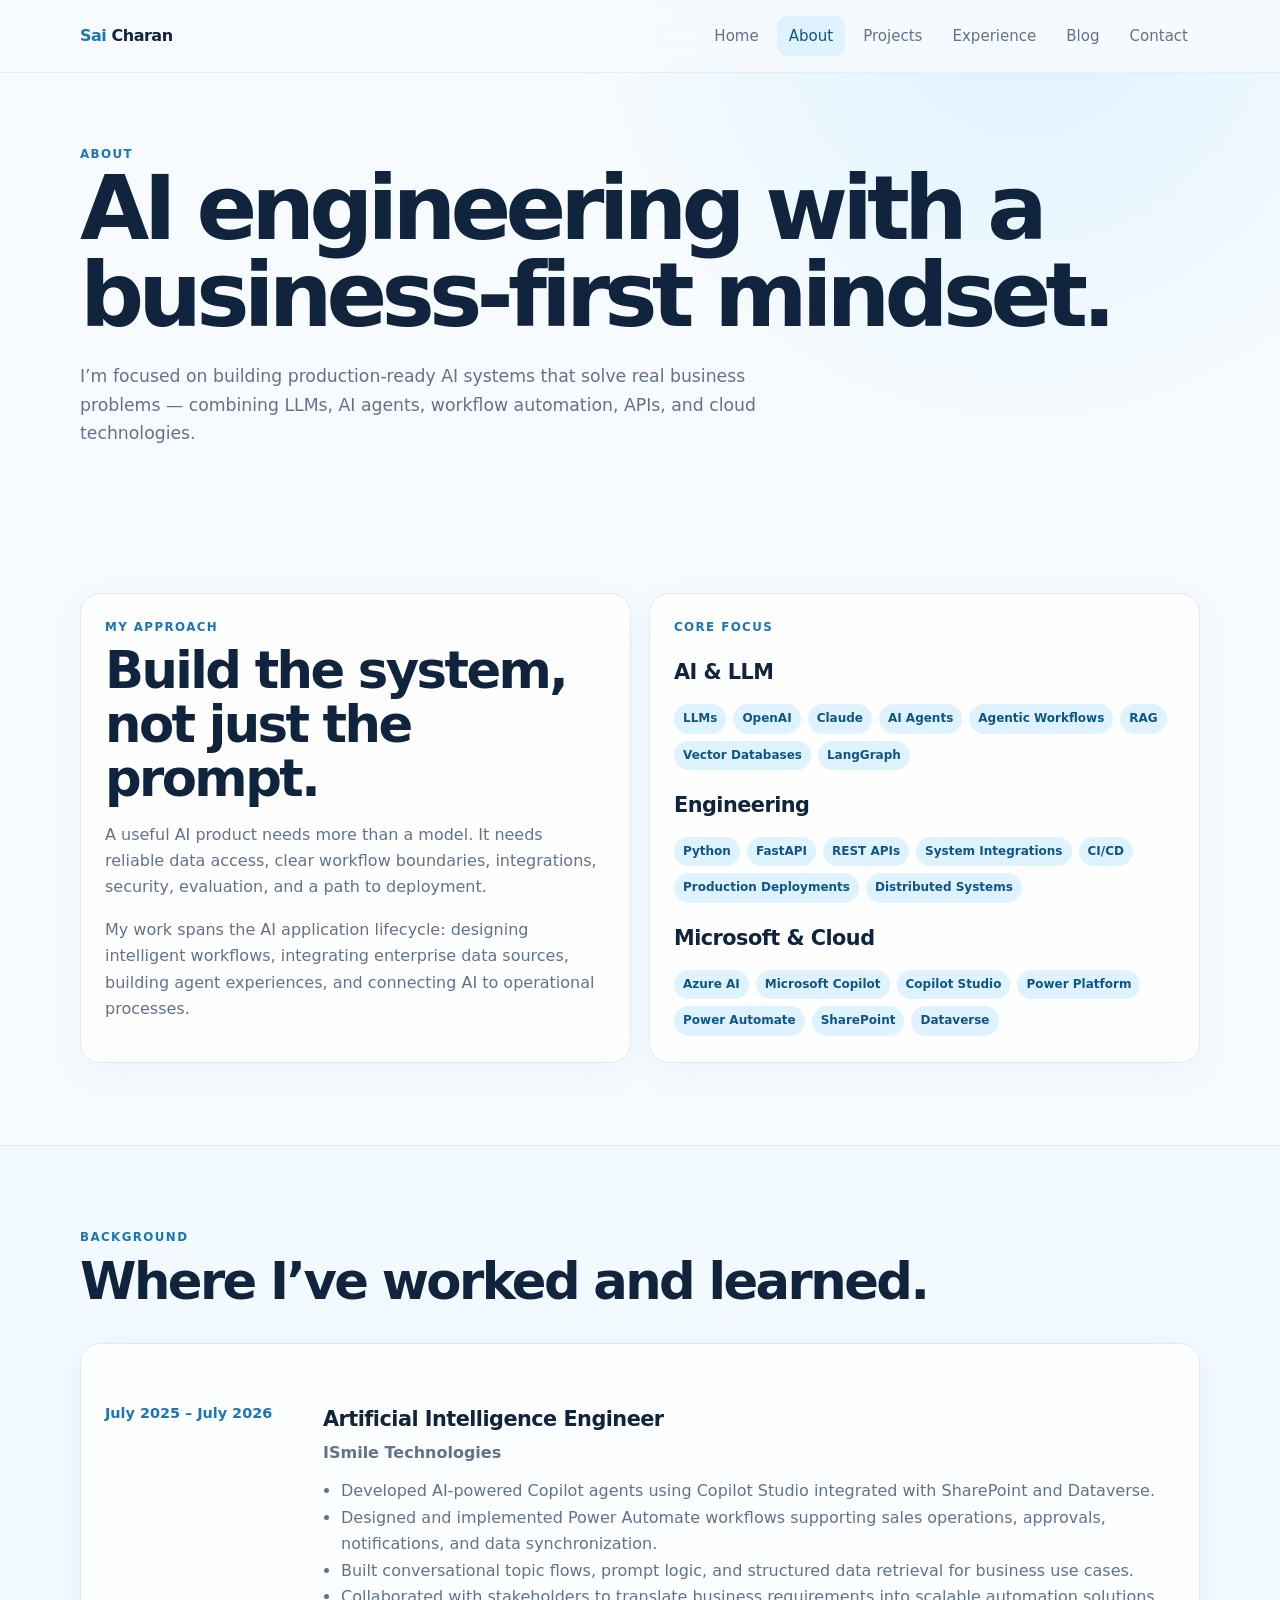
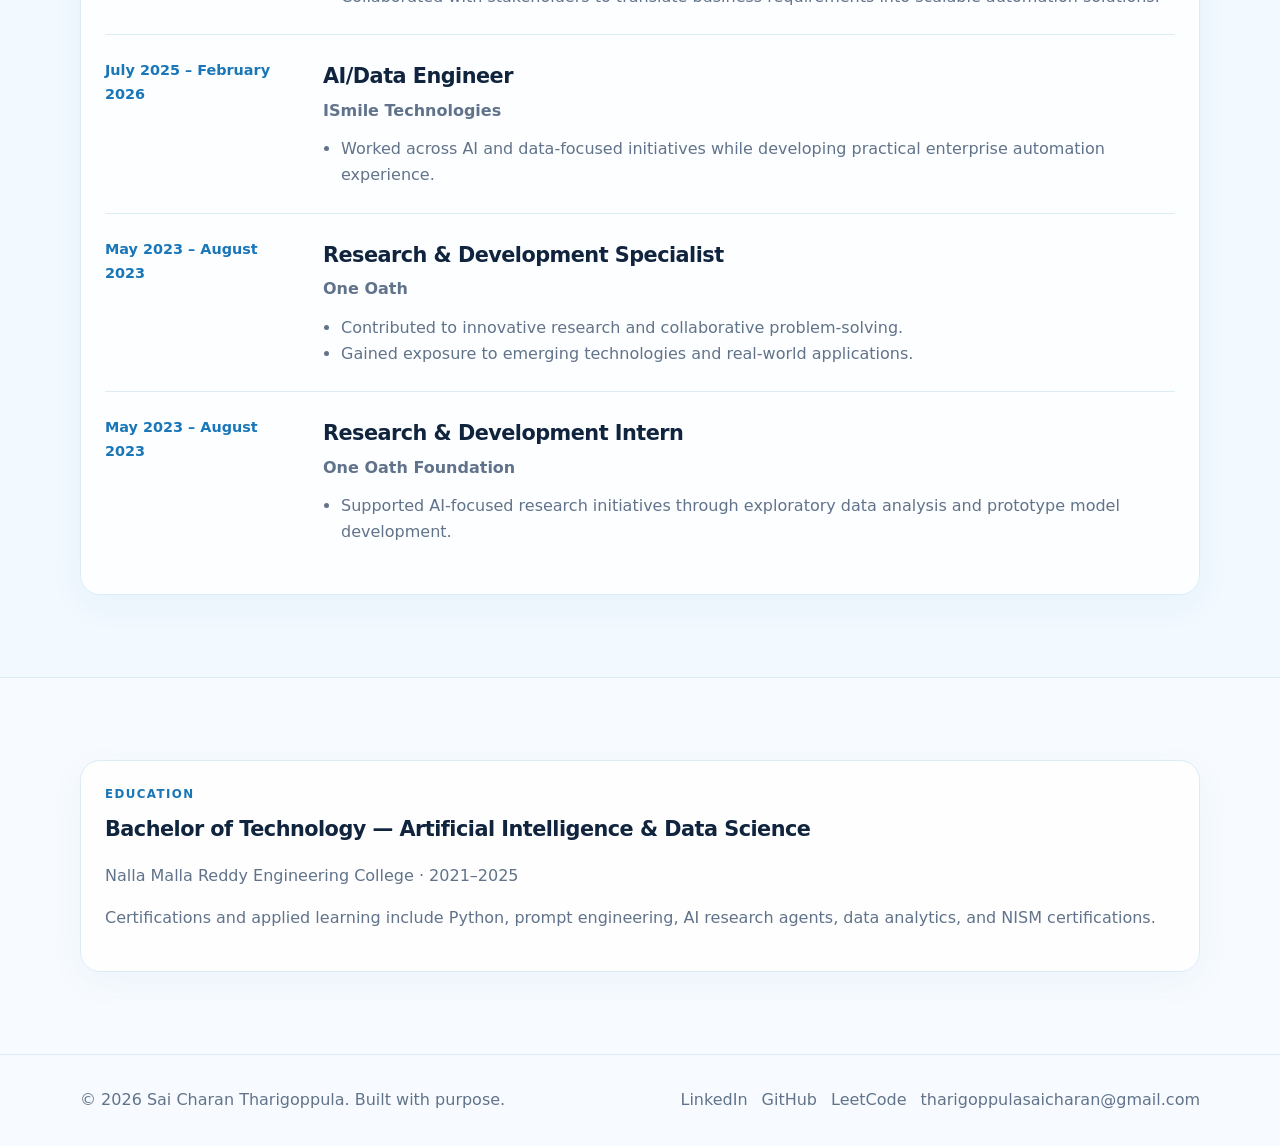
==== about.html @ e5875e38 "Enhance SEO, Open Graph meta tags, Schema JSON-LD, and custom SVG favicon" ====
<!doctype html>
<html lang="en">
<head>
  <meta charset="utf-8">
  <meta name="viewport" content="width=device-width, initial-scale=1">
  <title>About | Sai Charan — AI Engineer</title>
  <meta name="description" content="Learn about Sai Charan Tharigoppula — AI Engineer specializing in production AI agents, RAG, and enterprise automation.">
  <meta name="author" content="Sai Charan Tharigoppula">
  <meta name="robots" content="index, follow">
  <meta name="theme-color" content="#2563eb">

  <link rel="icon" type="image/svg+xml" href="assets/favicon.svg">

  <meta property="og:type" content="website">
  <meta property="og:url" content="https://saicharan2004-coder.github.io/sai-charan-portfolio/about.html">
  <meta property="og:title" content="About | Sai Charan — AI Engineer">
  <meta property="og:description" content="Learn about Sai Charan Tharigoppula — AI Engineer specializing in production AI agents, RAG, and enterprise automation.">
  <meta property="og:image" content="https://saicharan2004-coder.github.io/sai-charan-portfolio/assets/profile.png">

  <meta name="twitter:card" content="summary_large_image">
  <meta name="twitter:title" content="About | Sai Charan — AI Engineer">
  <meta name="twitter:description" content="Learn about Sai Charan Tharigoppula — AI Engineer specializing in production AI agents, RAG, and enterprise automation.">
  <meta name="twitter:image" content="https://saicharan2004-coder.github.io/sai-charan-portfolio/assets/profile.png">

  <link rel="canonical" href="https://saicharan2004-coder.github.io/sai-charan-portfolio/about.html">
  <link rel="stylesheet" href="styles.css">
</head>
<body>
<header class="site-header">
  <div class="container nav">
    <a class="logo" href="index.html"><span>Sai</span> Charan</a>
    <button class="menu-btn" aria-label="Open navigation">☰</button>
    <nav class="nav-links">
      <a href="index.html">Home</a>
      <a href="about.html">About</a>
      <a href="projects.html">Projects</a>
      <a href="experience.html">Experience</a>
      <a href="blog.html">Blog</a>
      <a href="contact.html">Contact</a>
    </nav>
  </div>
</header>
<main>

<section class="page-hero">
  <div class="container">
    <div class="kicker">About</div>
    <h1>AI engineering with a business-first mindset.</h1>
    <p>I’m focused on building production-ready AI systems that solve real business problems — combining LLMs, AI agents, workflow automation, APIs, and cloud technologies.</p>
  </div>
</section>
<section class="section">
  <div class="container grid-2">
    <div class="card">
      <div class="kicker">My approach</div>
      <h2>Build the system, not just the prompt.</h2>
      <p class="muted">A useful AI product needs more than a model. It needs reliable data access, clear workflow boundaries, integrations, security, evaluation, and a path to deployment.</p>
      <p class="muted">My work spans the AI application lifecycle: designing intelligent workflows, integrating enterprise data sources, building agent experiences, and connecting AI to operational processes.</p>
    </div>
    <div class="card">
      <div class="kicker">Core focus</div>
      <div id="skills"></div>
    </div>
  </div>
</section>
<section class="section alt">
  <div class="container">
    <div class="section-head"><div><div class="kicker">Background</div><h2>Where I’ve worked and learned.</h2></div></div>
    <div class="card"><div id="about-experience" class="timeline"></div></div>
  </div>
</section>
<section class="section">
  <div class="container">
    <div class="card">
      <div class="kicker">Education</div>
      <h3>Bachelor of Technology — Artificial Intelligence & Data Science</h3>
      <p class="muted">Nalla Malla Reddy Engineering College · 2021–2025</p>
      <p class="muted">Certifications and applied learning include Python, prompt engineering, AI research agents, data analytics, and NISM certifications.</p>
    </div>
  </div>
</section>

</main>
<footer class="footer">
  <div class="container footer-row">
    <div>© <span data-year></span> <span data-site-name></span>. Built with purpose.</div>
    <div class="socials">
      <a data-linkedin href="#" target="_blank" rel="noreferrer">LinkedIn</a>
      <a data-github href="#" target="_blank" rel="noreferrer">GitHub</a>
      <a data-leetcode href="#" target="_blank" rel="noreferrer">LeetCode</a>
      <a data-email href="#">Email</a>
    </div>
  </div>
</footer>
<script src="data.js"></script>
<script src="app.js"></script>
</body>
</html>
---- styles.css ----
:root {
  --bg: #f7fbff;
  --surface: #ffffff;
  --surface-2: #eef8ff;
  --text: #10243e;
  --muted: #61738a;
  --line: #dcecf7;
  --blue: #1976b8;
  --blue-dark: #0e5689;
  --blue-soft: #dff2ff;
  --shadow: 0 18px 50px rgba(34, 104, 150, .10);
  --radius: 20px;
  --max: 1120px;
}
* { box-sizing: border-box; }
html { scroll-behavior: smooth; }
body {
  margin: 0;
  font-family: Inter, ui-sans-serif, system-ui, -apple-system, BlinkMacSystemFont, "Segoe UI", sans-serif;
  color: var(--text);
  background:
    radial-gradient(circle at 80% 0%, rgba(174, 225, 255, .35), transparent 28rem),
    var(--bg);
  line-height: 1.65;
}
a { color: inherit; text-decoration: none; }
img { max-width: 100%; display: block; }
.container { width: min(calc(100% - 40px), var(--max)); margin: 0 auto; }
.site-header {
  position: sticky; top: 0; z-index: 20;
  background: rgba(247,251,255,.86);
  backdrop-filter: blur(16px);
  border-bottom: 1px solid rgba(220,236,247,.8);
}
.nav {
  min-height: 72px; display: flex; align-items: center; justify-content: space-between; gap: 24px;
}
.logo { font-weight: 800; letter-spacing: -.03em; }
.logo span { color: var(--blue); }
.nav-links { display: flex; gap: 6px; align-items: center; flex-wrap: wrap; }
.nav-links a { padding: 8px 12px; color: var(--muted); font-size: .94rem; border-radius: 10px; }
.nav-links a:hover, .nav-links a.active { color: var(--blue-dark); background: var(--blue-soft); }
.menu-btn { display: none; border: 0; background: transparent; font-size: 1.4rem; }
.hero { padding: 86px 0 72px; }
.hero-grid { display: grid; grid-template-columns: 1.25fr .75fr; gap: 64px; align-items: center; }
.eyebrow {
  display: inline-flex; padding: 7px 12px; border: 1px solid var(--line);
  background: rgba(255,255,255,.8); color: var(--blue-dark); border-radius: 999px;
  font-size: .82rem; font-weight: 700; margin-bottom: 18px;
}
h1 { font-size: clamp(2.8rem, 7vw, 5.6rem); line-height: .98; letter-spacing: -.065em; margin: 0 0 22px; }
h1 span { color: var(--blue); }
.hero-copy { max-width: 700px; color: var(--muted); font-size: 1.12rem; }
.actions { display: flex; flex-wrap: wrap; gap: 12px; margin-top: 28px; }
.btn {
  display: inline-flex; align-items: center; justify-content: center; gap: 8px;
  padding: 12px 18px; border-radius: 12px; font-weight: 750; border: 1px solid var(--line);
}
.btn-primary { background: var(--blue); color: white; border-color: var(--blue); }
.btn-primary:hover { background: var(--blue-dark); }
.btn-secondary { background: white; color: var(--text); }
.btn-secondary:hover { background: var(--surface-2); }
.profile-wrap { position: relative; }
.profile-card {
  background: linear-gradient(145deg, #fff, #eaf7ff);
  border: 1px solid var(--line); border-radius: 28px; padding: 14px;
  box-shadow: var(--shadow);
}
.profile-card img { width: 100%; border-radius: 20px; object-fit: cover; object-position: center top; }
.floating-note {
  position: absolute; right: -18px; bottom: 24px; padding: 12px 16px; border-radius: 14px;
  background: white; border: 1px solid var(--line); box-shadow: var(--shadow); font-size: .88rem;
}
.section { padding: 82px 0; }
.section.alt { background: rgba(238,248,255,.55); border-block: 1px solid var(--line); }
.section-head { display: flex; justify-content: space-between; gap: 24px; align-items: end; margin-bottom: 34px; }
.kicker { color: var(--blue); font-weight: 800; text-transform: uppercase; letter-spacing: .12em; font-size: .74rem; }
h2 { font-size: clamp(2rem, 4vw, 3.2rem); letter-spacing: -.05em; line-height: 1.05; margin: 7px 0 0; }
.section-intro { color: var(--muted); max-width: 650px; margin: 0; }
.grid-3 { display: grid; grid-template-columns: repeat(3, 1fr); gap: 18px; }
.grid-2 { display: grid; grid-template-columns: repeat(2, 1fr); gap: 18px; }
.card {
  background: rgba(255,255,255,.88); border: 1px solid var(--line); border-radius: var(--radius);
  padding: 24px; box-shadow: 0 10px 35px rgba(34,104,150,.05);
}
.card:hover { transform: translateY(-2px); transition: .2s ease; box-shadow: var(--shadow); }
.project-card { display: flex; flex-direction: column; min-height: 300px; }
.project-card .bottom { margin-top: auto; padding-top: 24px; }
.project-type { font-size: .76rem; color: var(--blue); font-weight: 800; text-transform: uppercase; letter-spacing: .08em; }
.project-card h3, .card h3 { margin: 8px 0 8px; letter-spacing: -.025em; font-size: 1.3rem; }
.muted { color: var(--muted); }
.tags { display: flex; flex-wrap: wrap; gap: 7px; margin-top: 14px; }
.tag { background: var(--blue-soft); color: var(--blue-dark); border-radius: 999px; padding: 5px 9px; font-size: .75rem; font-weight: 700; }
.text-link { color: var(--blue-dark); font-weight: 800; }
.text-link:hover { text-decoration: underline; }
.skill-block { margin-top: 18px; }
.skill-block h3 { margin-bottom: 10px; }
.timeline { position: relative; margin-top: 10px; }
.timeline-item { display: grid; grid-template-columns: 190px 1fr; gap: 28px; padding: 24px 0; border-top: 1px solid var(--line); }
.timeline-item:first-child { border-top: 0; }
.timeline-period { color: var(--blue); font-weight: 800; font-size: .9rem; }
.timeline-item h3 { margin: 0 0 4px; }
.timeline-item ul { margin: 12px 0 0; padding-left: 18px; color: var(--muted); }
.stats { display: grid; grid-template-columns: repeat(3, 1fr); gap: 14px; margin-top: 30px; }
.stat { padding: 18px; border-radius: 16px; background: var(--surface-2); border: 1px solid var(--line); }
.stat strong { display: block; font-size: 1.5rem; color: var(--blue-dark); }
.blog-card { min-height: 230px; }
.blog-meta { color: var(--blue); font-size: .78rem; font-weight: 800; }
.page-hero { padding: 72px 0 46px; }
.page-hero p { max-width: 720px; color: var(--muted); font-size: 1.08rem; }
.case-study { max-width: 900px; margin: 0 auto; }
.case-study h2 { margin-top: 48px; font-size: 2rem; }
.case-study ul { color: var(--muted); }
.architecture { display: grid; grid-template-columns: repeat(5, 1fr); gap: 8px; margin: 24px 0; }
.arch-step {
  background: var(--surface-2); border: 1px solid var(--line); padding: 14px 10px; text-align: center;
  border-radius: 12px; font-size: .78rem; font-weight: 800;
}
.contact-grid { display: grid; grid-template-columns: .8fr 1.2fr; gap: 20px; }
.contact-item { display: flex; gap: 12px; align-items: center; padding: 14px 0; border-bottom: 1px solid var(--line); }
.contact-item:last-child { border-bottom: 0; }
.form { display: grid; gap: 14px; }
label { font-weight: 750; font-size: .88rem; }
input, textarea, select {
  width: 100%; padding: 12px 13px; border: 1px solid var(--line); border-radius: 11px;
  background: white; color: var(--text); font: inherit; outline: none;
}
input:focus, textarea:focus, select:focus { border-color: #8bc8ea; box-shadow: 0 0 0 3px rgba(25,118,184,.08); }
textarea { min-height: 150px; resize: vertical; }
.footer { padding: 32px 0; border-top: 1px solid var(--line); color: var(--muted); }
.footer-row { display: flex; justify-content: space-between; gap: 20px; align-items: center; }
.socials { display: flex; gap: 14px; flex-wrap: wrap; }
.empty { padding: 50px; text-align: center; color: var(--muted); }
@media (max-width: 820px) {
  .nav { position: relative; }
  .menu-btn { display: block; }
  .nav-links { display: none; position: absolute; top: 70px; left: 0; right: 0; background: white; border: 1px solid var(--line); border-radius: 14px; padding: 8px; box-shadow: var(--shadow); }
  .nav-links.open { display: grid; }
  .hero-grid, .grid-3, .grid-2, .contact-grid { grid-template-columns: 1fr; }
  .hero { padding-top: 55px; }
  .profile-wrap { max-width: 480px; margin: 0 auto; }
  .floating-note { right: 5px; }
  .section-head { display: block; }
  .section-head .text-link { display: inline-block; margin-top: 12px; }
  .timeline-item { grid-template-columns: 1fr; gap: 8px; }
  .architecture { grid-template-columns: 1fr; }
  .stats { grid-template-columns: 1fr; }
  .footer-row { display: grid; }
}
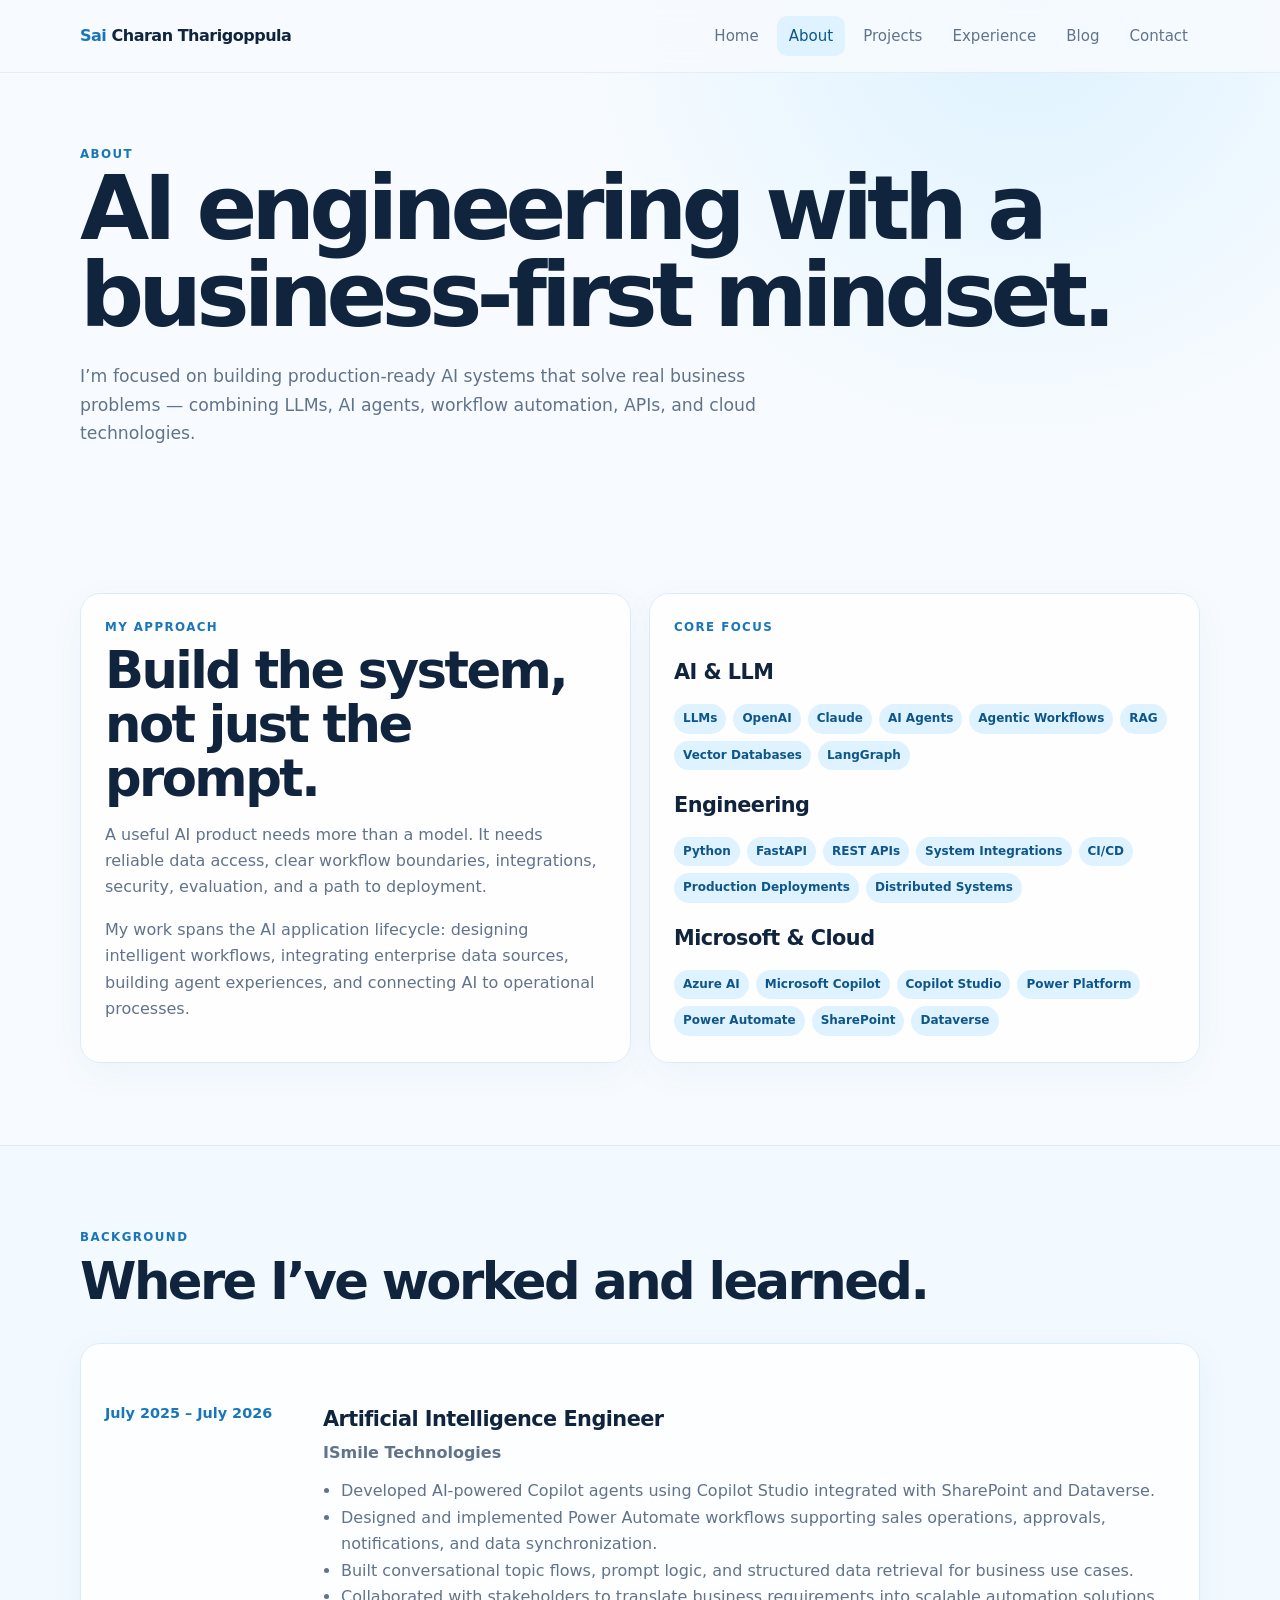
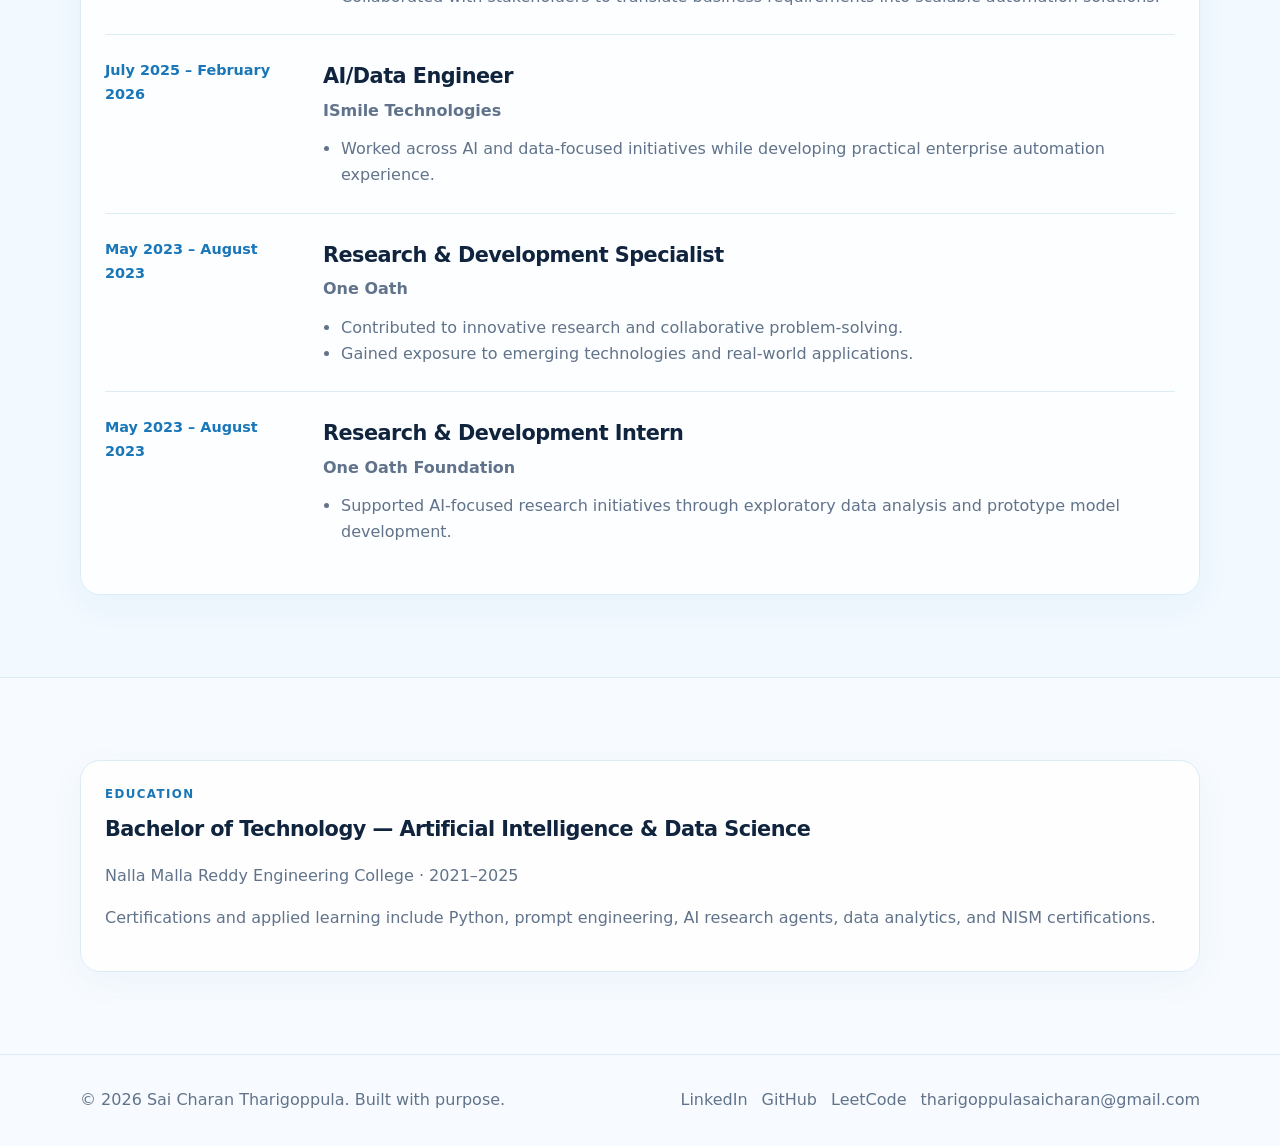
==== commit a431324c: "Update logo and page title branding to full name Sai Charan Tharigoppula" ====
--- a/about.html
+++ b/about.html
@@ -28,7 +28,7 @@
 <body>
 <header class="site-header">
   <div class="container nav">
-    <a class="logo" href="index.html"><span>Sai</span> Charan</a>
+    <a class="logo" href="index.html"><span>Sai</span> Charan Tharigoppula</a>
     <button class="menu-btn" aria-label="Open navigation">☰</button>
     <nav class="nav-links">
       <a href="index.html">Home</a>
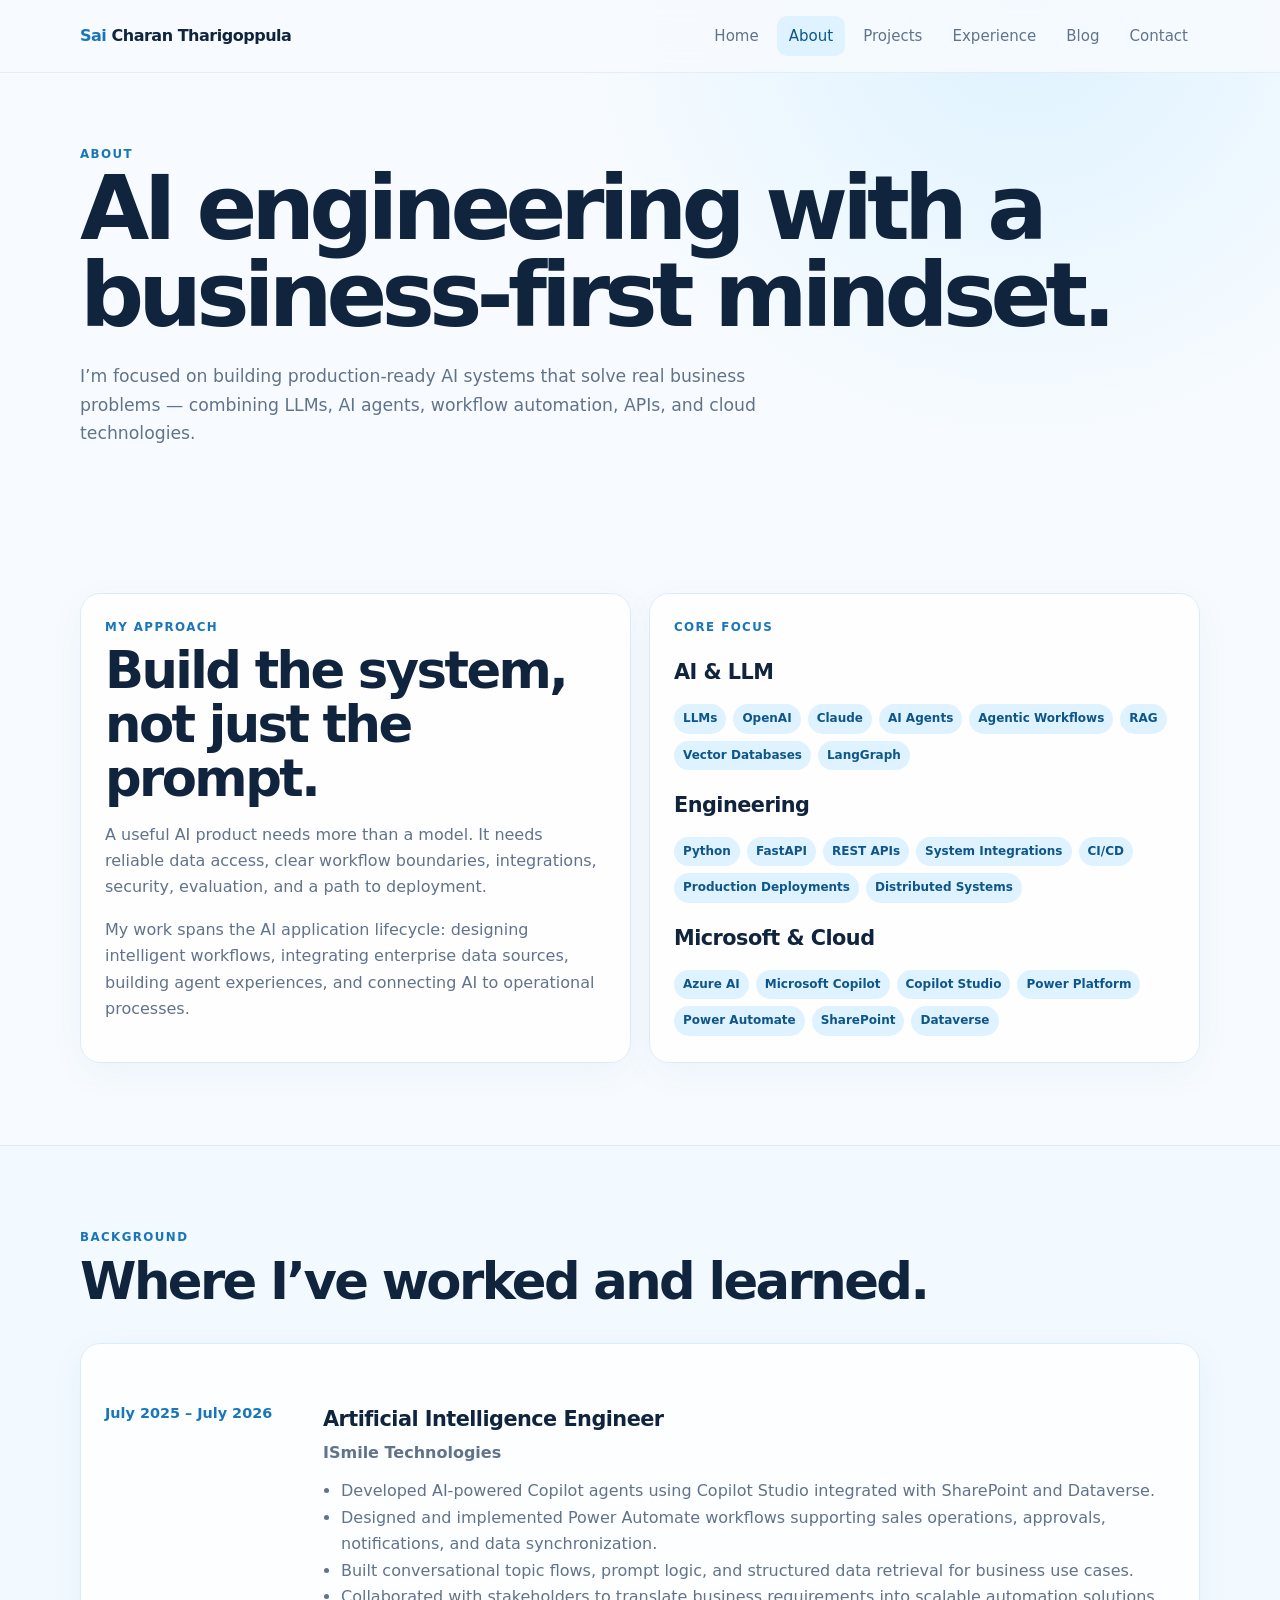
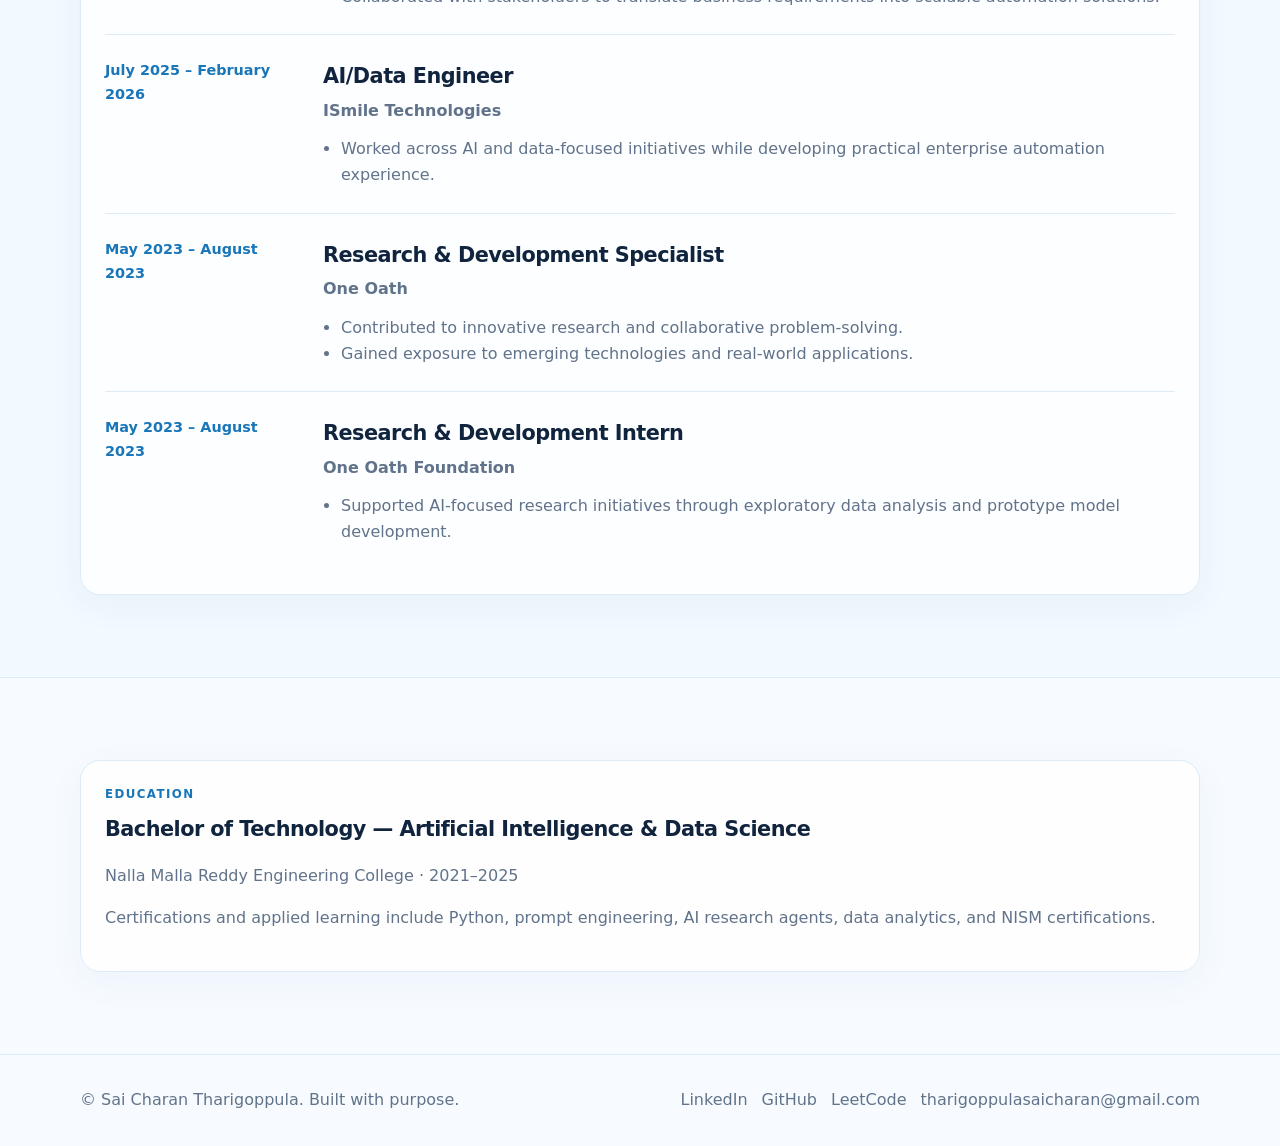
==== commit 4743fb94: "Remove Open to Opportunities badge and footer year" ====
--- a/about.html
+++ b/about.html
@@ -12,17 +12,17 @@
   <link rel="icon" type="image/svg+xml" href="assets/favicon.svg">
 
   <meta property="og:type" content="website">
-  <meta property="og:url" content="https://saicharan2004-coder.github.io/sai-charan-portfolio/about.html">
+  <meta property="og:url" content="https://saicharan2004-coder.github.io/Sai-Charan-Tharigoppula/about.html">
   <meta property="og:title" content="About | Sai Charan — AI Engineer">
   <meta property="og:description" content="Learn about Sai Charan Tharigoppula — AI Engineer specializing in production AI agents, RAG, and enterprise automation.">
-  <meta property="og:image" content="https://saicharan2004-coder.github.io/sai-charan-portfolio/assets/profile.png">
+  <meta property="og:image" content="https://saicharan2004-coder.github.io/Sai-Charan-Tharigoppula/assets/profile.png">
 
   <meta name="twitter:card" content="summary_large_image">
   <meta name="twitter:title" content="About | Sai Charan — AI Engineer">
   <meta name="twitter:description" content="Learn about Sai Charan Tharigoppula — AI Engineer specializing in production AI agents, RAG, and enterprise automation.">
-  <meta name="twitter:image" content="https://saicharan2004-coder.github.io/sai-charan-portfolio/assets/profile.png">
+  <meta name="twitter:image" content="https://saicharan2004-coder.github.io/Sai-Charan-Tharigoppula/assets/profile.png">
 
-  <link rel="canonical" href="https://saicharan2004-coder.github.io/sai-charan-portfolio/about.html">
+  <link rel="canonical" href="https://saicharan2004-coder.github.io/Sai-Charan-Tharigoppula/about.html">
   <link rel="stylesheet" href="styles.css">
 </head>
 <body>
@@ -83,7 +83,7 @@
 </main>
 <footer class="footer">
   <div class="container footer-row">
-    <div>© <span data-year></span> <span data-site-name></span>. Built with purpose.</div>
+    <div>© <span data-site-name></span>. Built with purpose.</div>
     <div class="socials">
       <a data-linkedin href="#" target="_blank" rel="noreferrer">LinkedIn</a>
       <a data-github href="#" target="_blank" rel="noreferrer">GitHub</a>
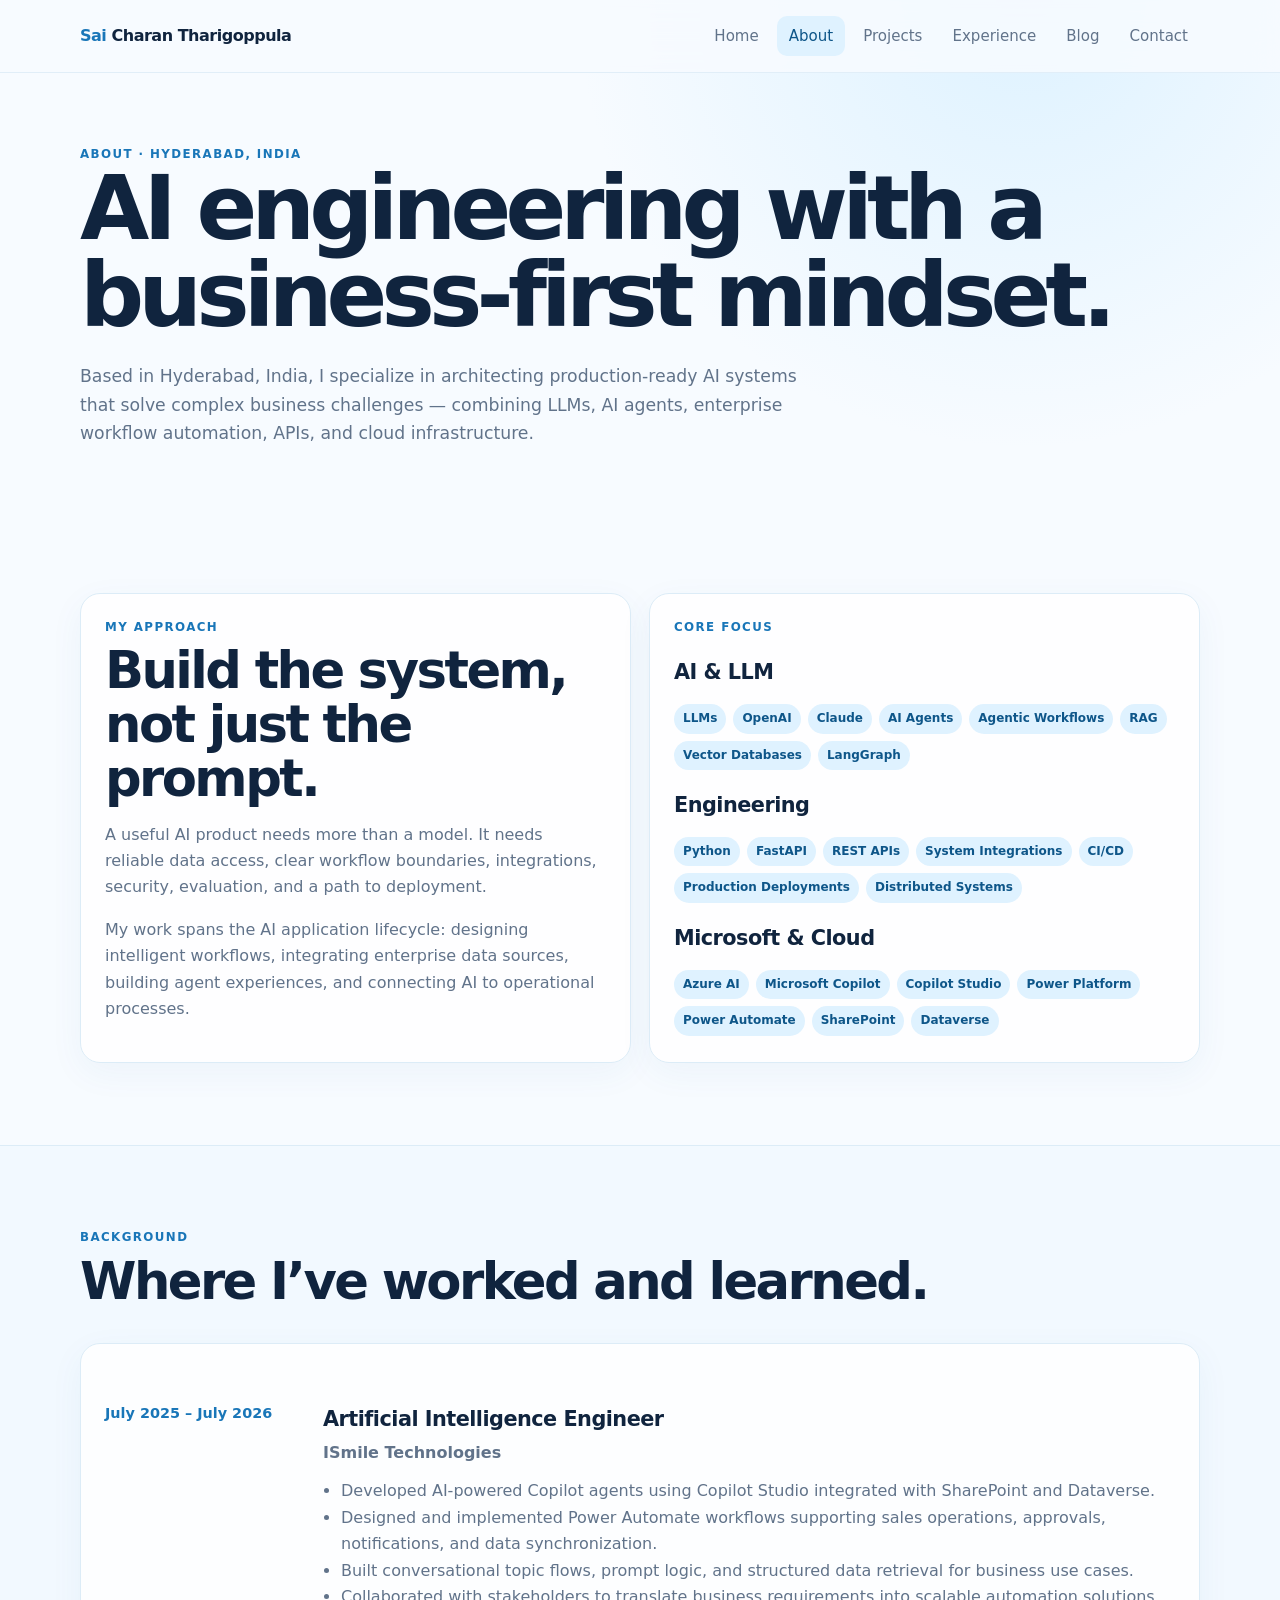
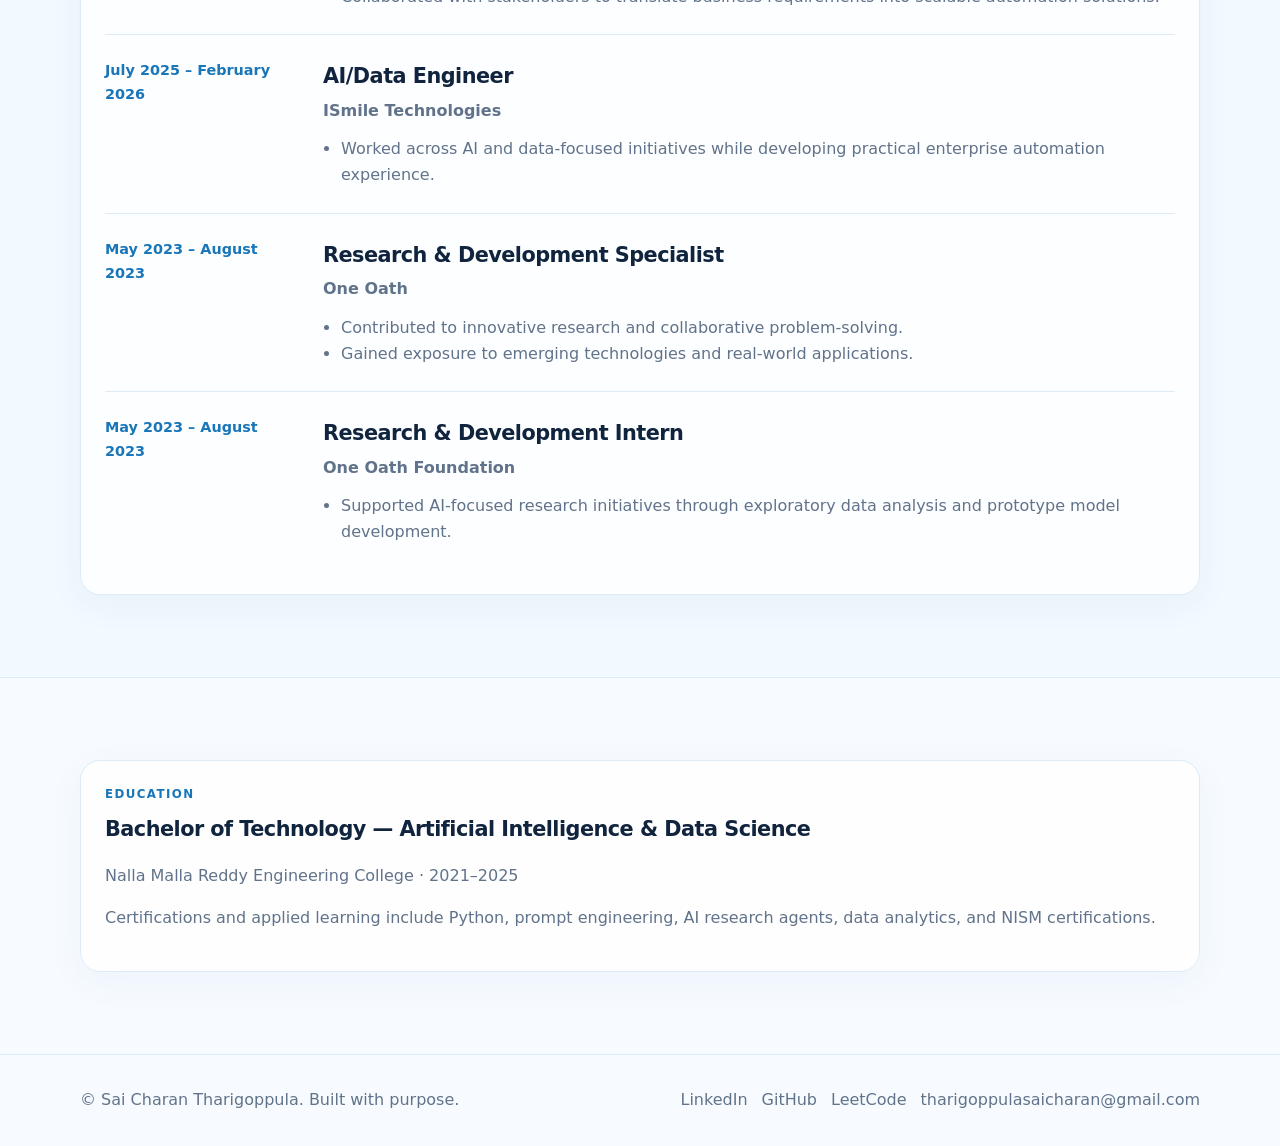
==== commit 9e53a110: "Rephrase portfolio copy, add location details (Hyderabad, India), and bind location dynamically" ====
--- a/about.html
+++ b/about.html
@@ -8,8 +8,6 @@
   <meta name="author" content="Sai Charan Tharigoppula">
   <meta name="robots" content="index, follow">
   <meta name="theme-color" content="#2563eb">
-
-  <link rel="icon" type="image/svg+xml" href="assets/favicon.svg">
 
   <meta property="og:type" content="website">
   <meta property="og:url" content="https://saicharan2004-coder.github.io/Sai-Charan-Tharigoppula/about.html">
@@ -44,9 +42,9 @@
 
 <section class="page-hero">
   <div class="container">
-    <div class="kicker">About</div>
+    <div class="kicker">About · Hyderabad, India</div>
     <h1>AI engineering with a business-first mindset.</h1>
-    <p>I’m focused on building production-ready AI systems that solve real business problems — combining LLMs, AI agents, workflow automation, APIs, and cloud technologies.</p>
+    <p>Based in Hyderabad, India, I specialize in architecting production-ready AI systems that solve complex business challenges — combining LLMs, AI agents, enterprise workflow automation, APIs, and cloud infrastructure.</p>
   </div>
 </section>
 <section class="section">
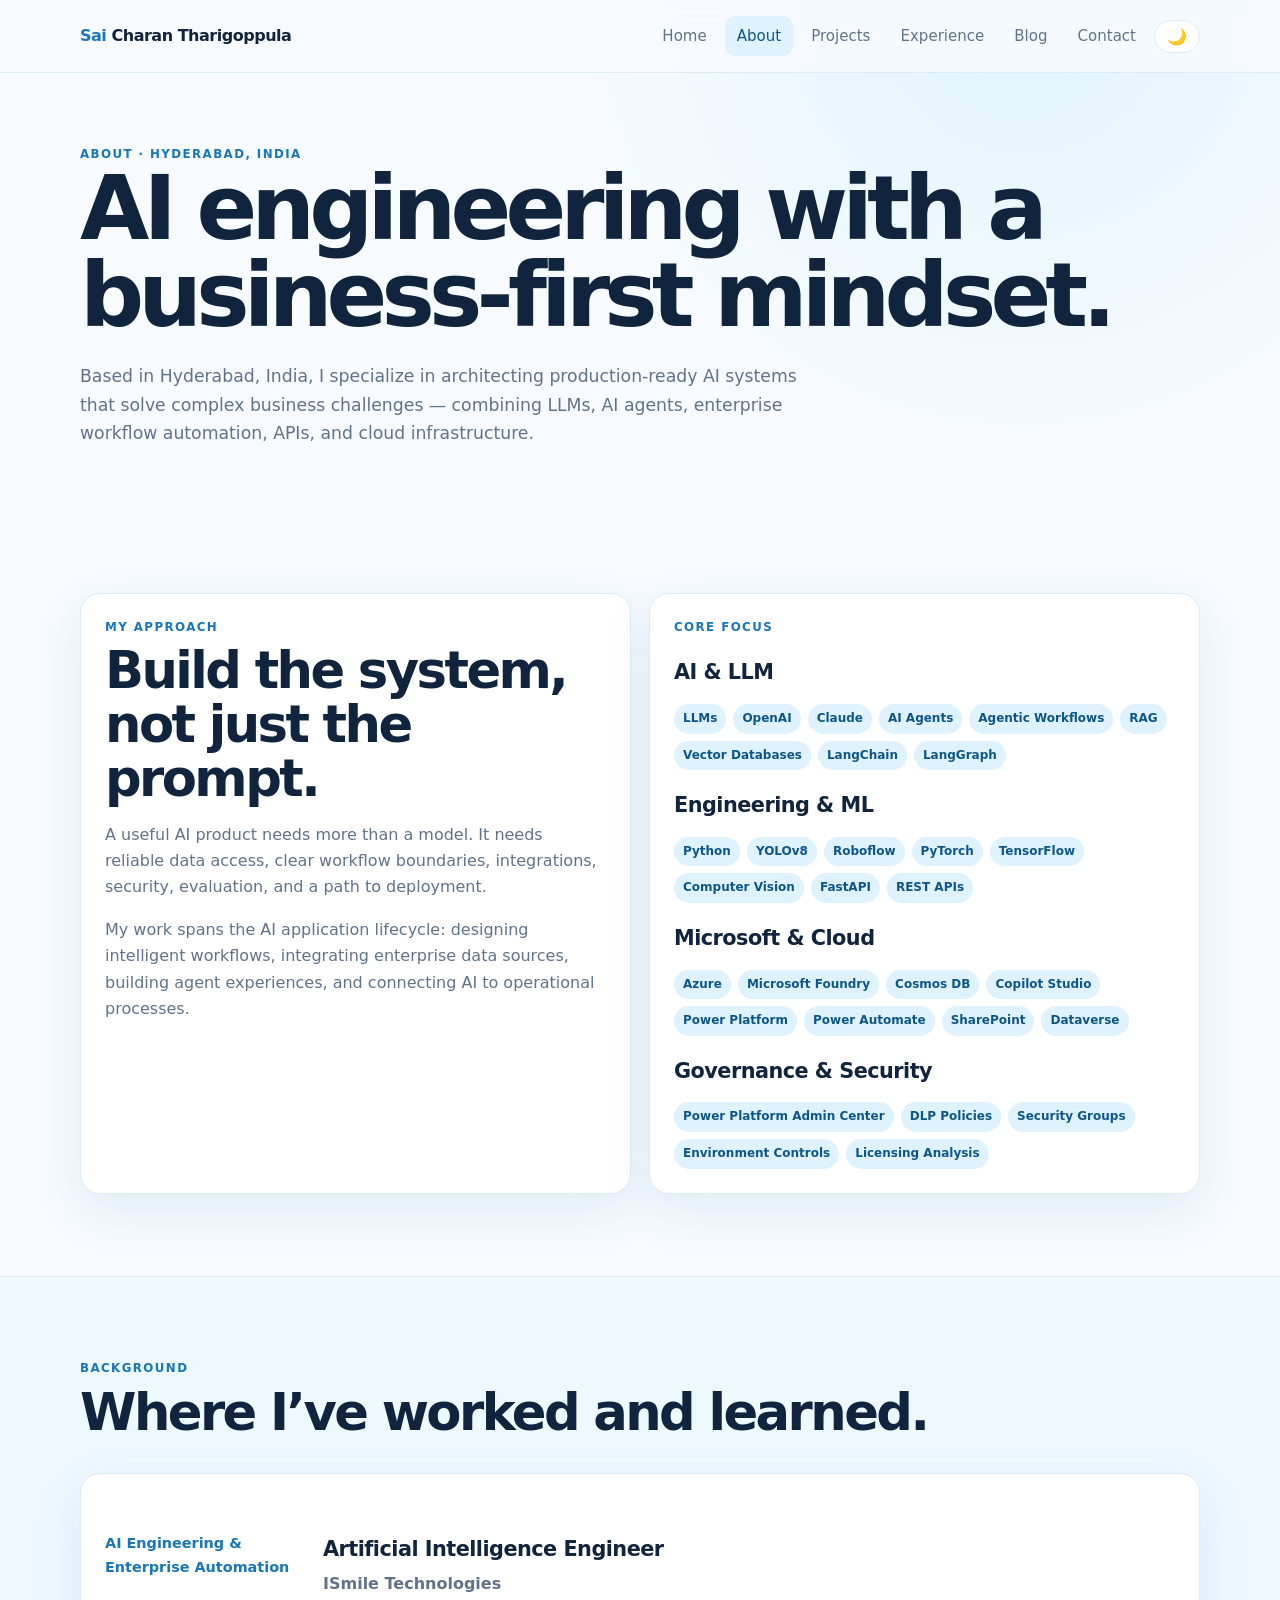
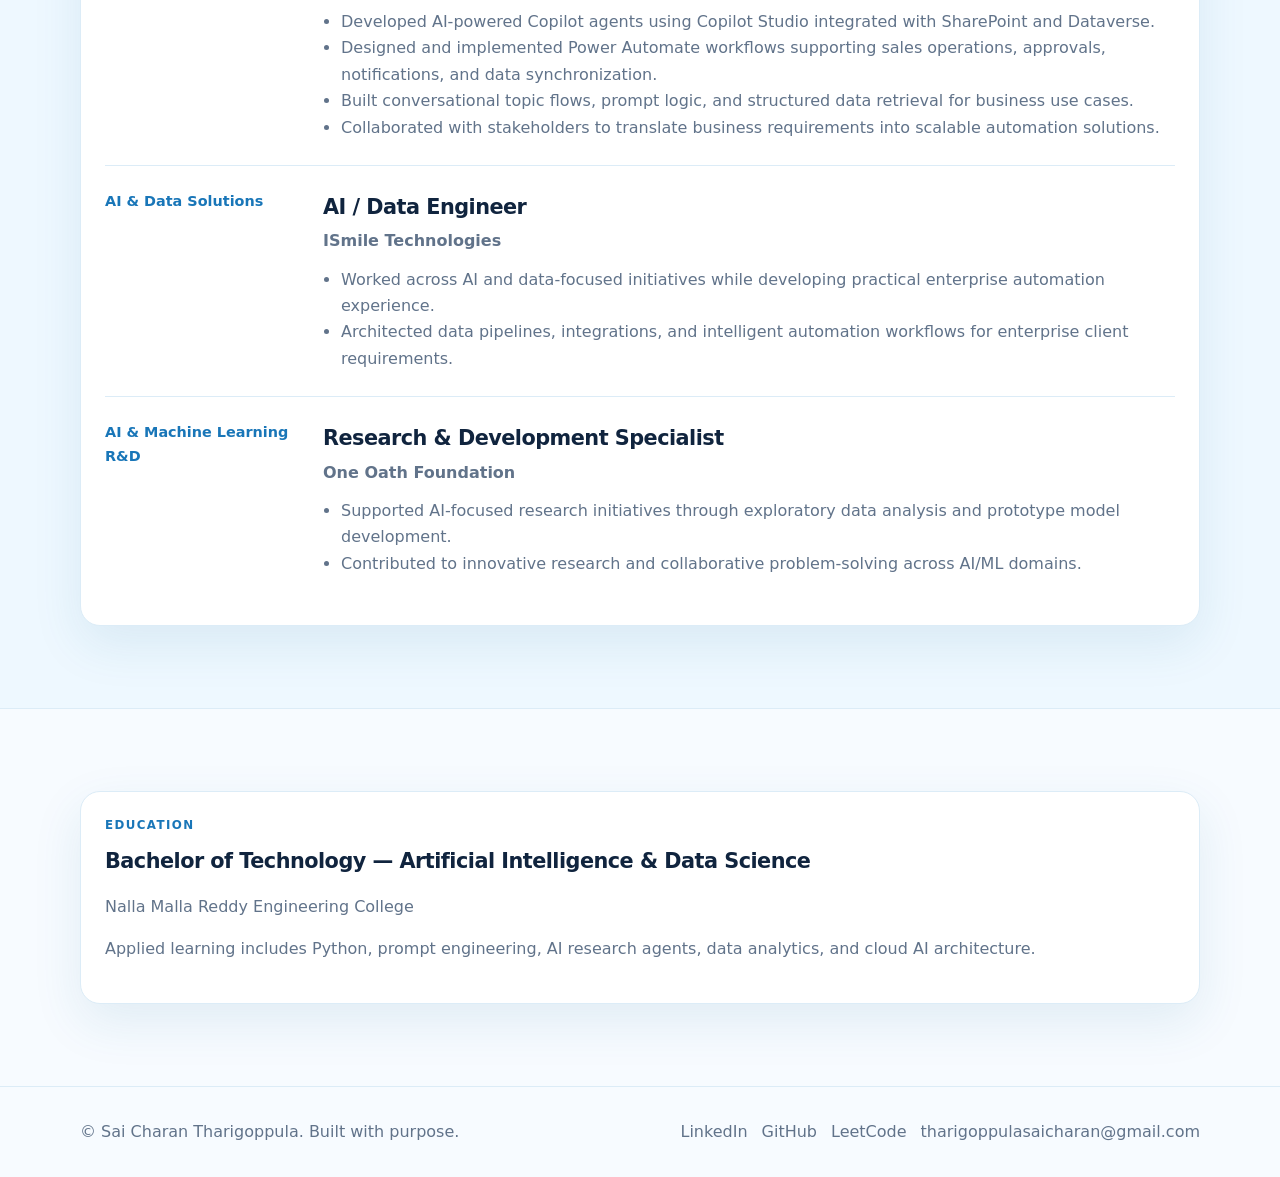
==== commit ad0ebd08: "feat: enhance portfolio UI/UX, add dark mode, tag filters, fix JS routing, add favicons, omit year r" ====
--- a/about.html
+++ b/about.html
@@ -1,96 +1,99 @@
-<!doctype html>
-<html lang="en">
-<head>
-  <meta charset="utf-8">
-  <meta name="viewport" content="width=device-width, initial-scale=1">
-  <title>About | Sai Charan — AI Engineer</title>
-  <meta name="description" content="Learn about Sai Charan Tharigoppula — AI Engineer specializing in production AI agents, RAG, and enterprise automation.">
-  <meta name="author" content="Sai Charan Tharigoppula">
-  <meta name="robots" content="index, follow">
-  <meta name="theme-color" content="#2563eb">
-
-  <meta property="og:type" content="website">
-  <meta property="og:url" content="https://saicharan2004-coder.github.io/Sai-Charan-Tharigoppula/about.html">
-  <meta property="og:title" content="About | Sai Charan — AI Engineer">
-  <meta property="og:description" content="Learn about Sai Charan Tharigoppula — AI Engineer specializing in production AI agents, RAG, and enterprise automation.">
-  <meta property="og:image" content="https://saicharan2004-coder.github.io/Sai-Charan-Tharigoppula/assets/profile.png">
-
-  <meta name="twitter:card" content="summary_large_image">
-  <meta name="twitter:title" content="About | Sai Charan — AI Engineer">
-  <meta name="twitter:description" content="Learn about Sai Charan Tharigoppula — AI Engineer specializing in production AI agents, RAG, and enterprise automation.">
-  <meta name="twitter:image" content="https://saicharan2004-coder.github.io/Sai-Charan-Tharigoppula/assets/profile.png">
-
-  <link rel="canonical" href="https://saicharan2004-coder.github.io/Sai-Charan-Tharigoppula/about.html">
-  <link rel="stylesheet" href="styles.css">
-</head>
-<body>
-<header class="site-header">
-  <div class="container nav">
-    <a class="logo" href="index.html"><span>Sai</span> Charan Tharigoppula</a>
-    <button class="menu-btn" aria-label="Open navigation">☰</button>
-    <nav class="nav-links">
-      <a href="index.html">Home</a>
-      <a href="about.html">About</a>
-      <a href="projects.html">Projects</a>
-      <a href="experience.html">Experience</a>
-      <a href="blog.html">Blog</a>
-      <a href="contact.html">Contact</a>
-    </nav>
-  </div>
-</header>
-<main>
-
-<section class="page-hero">
-  <div class="container">
-    <div class="kicker">About · Hyderabad, India</div>
-    <h1>AI engineering with a business-first mindset.</h1>
-    <p>Based in Hyderabad, India, I specialize in architecting production-ready AI systems that solve complex business challenges — combining LLMs, AI agents, enterprise workflow automation, APIs, and cloud infrastructure.</p>
-  </div>
-</section>
-<section class="section">
-  <div class="container grid-2">
-    <div class="card">
-      <div class="kicker">My approach</div>
-      <h2>Build the system, not just the prompt.</h2>
-      <p class="muted">A useful AI product needs more than a model. It needs reliable data access, clear workflow boundaries, integrations, security, evaluation, and a path to deployment.</p>
-      <p class="muted">My work spans the AI application lifecycle: designing intelligent workflows, integrating enterprise data sources, building agent experiences, and connecting AI to operational processes.</p>
-    </div>
-    <div class="card">
-      <div class="kicker">Core focus</div>
-      <div id="skills"></div>
-    </div>
-  </div>
-</section>
-<section class="section alt">
-  <div class="container">
-    <div class="section-head"><div><div class="kicker">Background</div><h2>Where I’ve worked and learned.</h2></div></div>
-    <div class="card"><div id="about-experience" class="timeline"></div></div>
-  </div>
-</section>
-<section class="section">
-  <div class="container">
-    <div class="card">
-      <div class="kicker">Education</div>
-      <h3>Bachelor of Technology — Artificial Intelligence & Data Science</h3>
-      <p class="muted">Nalla Malla Reddy Engineering College · 2021–2025</p>
-      <p class="muted">Certifications and applied learning include Python, prompt engineering, AI research agents, data analytics, and NISM certifications.</p>
-    </div>
-  </div>
-</section>
-
-</main>
-<footer class="footer">
-  <div class="container footer-row">
-    <div>© <span data-site-name></span>. Built with purpose.</div>
-    <div class="socials">
-      <a data-linkedin href="#" target="_blank" rel="noreferrer">LinkedIn</a>
-      <a data-github href="#" target="_blank" rel="noreferrer">GitHub</a>
-      <a data-leetcode href="#" target="_blank" rel="noreferrer">LeetCode</a>
-      <a data-email href="#">Email</a>
-    </div>
-  </div>
-</footer>
-<script src="data.js"></script>
-<script src="app.js"></script>
-</body>
-</html>+<!doctype html>
+<html lang="en">
+<head>
+  <meta charset="utf-8">
+  <meta name="viewport" content="width=device-width, initial-scale=1">
+  <title>About | Sai Charan — AI Engineer</title>
+  <meta name="description" content="Learn about Sai Charan Tharigoppula — AI Engineer specializing in production AI agents, RAG, and enterprise automation.">
+  <meta name="author" content="Sai Charan Tharigoppula">
+  <meta name="robots" content="index, follow">
+  <meta name="theme-color" content="#1976b8">
+
+  <link rel="icon" type="image/svg+xml" href="assets/favicon.svg">
+
+  <meta property="og:type" content="website">
+  <meta property="og:url" content="https://saicharan2004-coder.github.io/Sai-Charan-Tharigoppula/about.html">
+  <meta property="og:title" content="About | Sai Charan — AI Engineer">
+  <meta property="og:description" content="Learn about Sai Charan Tharigoppula — AI Engineer specializing in production AI agents, RAG, and enterprise automation.">
+  <meta property="og:image" content="https://saicharan2004-coder.github.io/Sai-Charan-Tharigoppula/assets/profile.png">
+
+  <meta name="twitter:card" content="summary_large_image">
+  <meta name="twitter:title" content="About | Sai Charan — AI Engineer">
+  <meta name="twitter:description" content="Learn about Sai Charan Tharigoppula — AI Engineer specializing in production AI agents, RAG, and enterprise automation.">
+  <meta name="twitter:image" content="https://saicharan2004-coder.github.io/Sai-Charan-Tharigoppula/assets/profile.png">
+
+  <link rel="canonical" href="https://saicharan2004-coder.github.io/Sai-Charan-Tharigoppula/about.html">
+  <link rel="stylesheet" href="styles.css">
+</head>
+<body>
+<header class="site-header">
+  <div class="container nav">
+    <a class="logo" href="index.html"><span>Sai</span> Charan Tharigoppula</a>
+    <button class="menu-btn" aria-label="Open navigation">☰</button>
+    <nav class="nav-links">
+      <a href="index.html">Home</a>
+      <a href="about.html">About</a>
+      <a href="projects.html">Projects</a>
+      <a href="experience.html">Experience</a>
+      <a href="blog.html">Blog</a>
+      <a href="contact.html">Contact</a>
+      <button class="theme-toggle" aria-label="Toggle dark mode">🌙</button>
+    </nav>
+  </div>
+</header>
+<main>
+
+<section class="page-hero">
+  <div class="container">
+    <div class="kicker">About · Hyderabad, India</div>
+    <h1>AI engineering with a business-first mindset.</h1>
+    <p>Based in Hyderabad, India, I specialize in architecting production-ready AI systems that solve complex business challenges — combining LLMs, AI agents, enterprise workflow automation, APIs, and cloud infrastructure.</p>
+  </div>
+</section>
+<section class="section">
+  <div class="container grid-2">
+    <div class="card">
+      <div class="kicker">My approach</div>
+      <h2>Build the system, not just the prompt.</h2>
+      <p class="muted">A useful AI product needs more than a model. It needs reliable data access, clear workflow boundaries, integrations, security, evaluation, and a path to deployment.</p>
+      <p class="muted">My work spans the AI application lifecycle: designing intelligent workflows, integrating enterprise data sources, building agent experiences, and connecting AI to operational processes.</p>
+    </div>
+    <div class="card">
+      <div class="kicker">Core focus</div>
+      <div id="skills"></div>
+    </div>
+  </div>
+</section>
+<section class="section alt">
+  <div class="container">
+    <div class="section-head"><div><div class="kicker">Background</div><h2>Where I’ve worked and learned.</h2></div></div>
+    <div class="card"><div id="about-experience" class="timeline"></div></div>
+  </div>
+</section>
+<section class="section">
+  <div class="container">
+    <div class="card">
+      <div class="kicker">Education</div>
+      <h3>Bachelor of Technology — Artificial Intelligence & Data Science</h3>
+      <p class="muted">Nalla Malla Reddy Engineering College</p>
+      <p class="muted">Applied learning includes Python, prompt engineering, AI research agents, data analytics, and cloud AI architecture.</p>
+    </div>
+  </div>
+</section>
+
+</main>
+<footer class="footer">
+  <div class="container footer-row">
+    <div>© <span data-site-name></span>. Built with purpose.</div>
+    <div class="socials">
+      <a data-linkedin href="#" target="_blank" rel="noreferrer noopener">LinkedIn</a>
+      <a data-github href="#" target="_blank" rel="noreferrer noopener">GitHub</a>
+      <a data-leetcode href="#" target="_blank" rel="noreferrer noopener">LeetCode</a>
+      <a data-email href="#">Email</a>
+    </div>
+  </div>
+</footer>
+<script src="data.js"></script>
+<script src="app.js"></script>
+</body>
+</html>
--- a/styles.css
+++ b/styles.css
@@ -12,6 +12,20 @@
   --radius: 20px;
   --max: 1120px;
 }
+
+[data-theme="dark"] {
+  --bg: #0b1320;
+  --surface: #131f33;
+  --surface-2: #1b2a42;
+  --text: #e2e8f0;
+  --muted: #94a3b8;
+  --line: #213552;
+  --blue: #38bdf8;
+  --blue-dark: #60a5fa;
+  --blue-soft: #1e3a5f;
+  --shadow: 0 18px 50px rgba(0, 0, 0, .45);
+}
+
 * { box-sizing: border-box; }
 html { scroll-behavior: smooth; }
 body {
@@ -19,9 +33,10 @@
   font-family: Inter, ui-sans-serif, system-ui, -apple-system, BlinkMacSystemFont, "Segoe UI", sans-serif;
   color: var(--text);
   background:
-    radial-gradient(circle at 80% 0%, rgba(174, 225, 255, .35), transparent 28rem),
+    radial-gradient(circle at 80% 0%, rgba(56, 189, 248, .12), transparent 28rem),
     var(--bg);
   line-height: 1.65;
+  transition: background-color 0.3s ease, color 0.3s ease;
 }
 a { color: inherit; text-decoration: none; }
 img { max-width: 100%; display: block; }
@@ -30,7 +45,10 @@
   position: sticky; top: 0; z-index: 20;
   background: rgba(247,251,255,.86);
   backdrop-filter: blur(16px);
-  border-bottom: 1px solid rgba(220,236,247,.8);
+  border-bottom: 1px solid var(--line);
+}
+[data-theme="dark"] .site-header {
+  background: rgba(11, 19, 32, .88);
 }
 .nav {
   min-height: 72px; display: flex; align-items: center; justify-content: space-between; gap: 24px;
@@ -38,14 +56,21 @@
 .logo { font-weight: 800; letter-spacing: -.03em; }
 .logo span { color: var(--blue); }
 .nav-links { display: flex; gap: 6px; align-items: center; flex-wrap: wrap; }
-.nav-links a { padding: 8px 12px; color: var(--muted); font-size: .94rem; border-radius: 10px; }
+.nav-links a { padding: 8px 12px; color: var(--muted); font-size: .94rem; border-radius: 10px; transition: all .2s ease; }
 .nav-links a:hover, .nav-links a.active { color: var(--blue-dark); background: var(--blue-soft); }
-.menu-btn { display: none; border: 0; background: transparent; font-size: 1.4rem; }
+.menu-btn { display: none; border: 0; background: transparent; color: var(--text); font-size: 1.4rem; cursor: pointer; }
+.theme-toggle {
+  border: 1px solid var(--line); background: var(--surface); color: var(--text);
+  padding: 6px 12px; border-radius: 999px; cursor: pointer; font-size: 1rem;
+  transition: background .2s ease; display: inline-flex; align-items: center; justify-content: center;
+}
+.theme-toggle:hover { background: var(--blue-soft); }
+
 .hero { padding: 86px 0 72px; }
 .hero-grid { display: grid; grid-template-columns: 1.25fr .75fr; gap: 64px; align-items: center; }
 .eyebrow {
   display: inline-flex; padding: 7px 12px; border: 1px solid var(--line);
-  background: rgba(255,255,255,.8); color: var(--blue-dark); border-radius: 999px;
+  background: var(--surface); color: var(--blue); border-radius: 999px;
   font-size: .82rem; font-weight: 700; margin-bottom: 18px;
 }
 h1 { font-size: clamp(2.8rem, 7vw, 5.6rem); line-height: .98; letter-spacing: -.065em; margin: 0 0 22px; }
@@ -55,35 +80,50 @@
 .btn {
   display: inline-flex; align-items: center; justify-content: center; gap: 8px;
   padding: 12px 18px; border-radius: 12px; font-weight: 750; border: 1px solid var(--line);
+  transition: all .2s ease; cursor: pointer;
 }
 .btn-primary { background: var(--blue); color: white; border-color: var(--blue); }
-.btn-primary:hover { background: var(--blue-dark); }
-.btn-secondary { background: white; color: var(--text); }
-.btn-secondary:hover { background: var(--surface-2); }
+.btn-primary:hover { background: var(--blue-dark); border-color: var(--blue-dark); transform: translateY(-1px); }
+.btn-secondary { background: var(--surface); color: var(--text); }
+.btn-secondary:hover { background: var(--surface-2); transform: translateY(-1px); }
+
 .profile-wrap { position: relative; }
 .profile-card {
-  background: linear-gradient(145deg, #fff, #eaf7ff);
+  background: linear-gradient(145deg, var(--surface), var(--surface-2));
   border: 1px solid var(--line); border-radius: 28px; padding: 14px;
   box-shadow: var(--shadow);
 }
 .profile-card img { width: 100%; border-radius: 20px; object-fit: cover; object-position: center top; }
 .floating-note {
   position: absolute; right: -18px; bottom: 24px; padding: 12px 16px; border-radius: 14px;
-  background: white; border: 1px solid var(--line); box-shadow: var(--shadow); font-size: .88rem;
-}
+  background: var(--surface); border: 1px solid var(--line); box-shadow: var(--shadow); font-size: .88rem;
+}
+
 .section { padding: 82px 0; }
-.section.alt { background: rgba(238,248,255,.55); border-block: 1px solid var(--line); }
+.section.alt { background: var(--surface-2); border-block: 1px solid var(--line); }
 .section-head { display: flex; justify-content: space-between; gap: 24px; align-items: end; margin-bottom: 34px; }
 .kicker { color: var(--blue); font-weight: 800; text-transform: uppercase; letter-spacing: .12em; font-size: .74rem; }
 h2 { font-size: clamp(2rem, 4vw, 3.2rem); letter-spacing: -.05em; line-height: 1.05; margin: 7px 0 0; }
 .section-intro { color: var(--muted); max-width: 650px; margin: 0; }
+
 .grid-3 { display: grid; grid-template-columns: repeat(3, 1fr); gap: 18px; }
 .grid-2 { display: grid; grid-template-columns: repeat(2, 1fr); gap: 18px; }
+
+.filters { display: flex; gap: 10px; flex-wrap: wrap; margin-bottom: 28px; }
+.filter-btn {
+  padding: 8px 16px; border-radius: 999px; border: 1px solid var(--line);
+  background: var(--surface); color: var(--muted); font-size: .88rem; font-weight: 700;
+  cursor: pointer; transition: all .2s ease;
+}
+.filter-btn:hover, .filter-btn.active {
+  background: var(--blue); color: white; border-color: var(--blue);
+}
+
 .card {
-  background: rgba(255,255,255,.88); border: 1px solid var(--line); border-radius: var(--radius);
-  padding: 24px; box-shadow: 0 10px 35px rgba(34,104,150,.05);
-}
-.card:hover { transform: translateY(-2px); transition: .2s ease; box-shadow: var(--shadow); }
+  background: var(--surface); border: 1px solid var(--line); border-radius: var(--radius);
+  padding: 24px; box-shadow: var(--shadow); transition: transform .2s ease, box-shadow .2s ease;
+}
+.card:hover { transform: translateY(-3px); box-shadow: var(--shadow); }
 .project-card { display: flex; flex-direction: column; min-height: 300px; }
 .project-card .bottom { margin-top: auto; padding-top: 24px; }
 .project-type { font-size: .76rem; color: var(--blue); font-weight: 800; text-transform: uppercase; letter-spacing: .08em; }
@@ -91,50 +131,71 @@
 .muted { color: var(--muted); }
 .tags { display: flex; flex-wrap: wrap; gap: 7px; margin-top: 14px; }
 .tag { background: var(--blue-soft); color: var(--blue-dark); border-radius: 999px; padding: 5px 9px; font-size: .75rem; font-weight: 700; }
-.text-link { color: var(--blue-dark); font-weight: 800; }
+.text-link { color: var(--blue); font-weight: 800; display: inline-flex; align-items: center; gap: 4px; }
 .text-link:hover { text-decoration: underline; }
+
 .skill-block { margin-top: 18px; }
 .skill-block h3 { margin-bottom: 10px; }
+
 .timeline { position: relative; margin-top: 10px; }
 .timeline-item { display: grid; grid-template-columns: 190px 1fr; gap: 28px; padding: 24px 0; border-top: 1px solid var(--line); }
 .timeline-item:first-child { border-top: 0; }
 .timeline-period { color: var(--blue); font-weight: 800; font-size: .9rem; }
 .timeline-item h3 { margin: 0 0 4px; }
 .timeline-item ul { margin: 12px 0 0; padding-left: 18px; color: var(--muted); }
+
 .stats { display: grid; grid-template-columns: repeat(3, 1fr); gap: 14px; margin-top: 30px; }
 .stat { padding: 18px; border-radius: 16px; background: var(--surface-2); border: 1px solid var(--line); }
-.stat strong { display: block; font-size: 1.5rem; color: var(--blue-dark); }
+.stat strong { display: block; font-size: 1.5rem; color: var(--blue); }
+
 .blog-card { min-height: 230px; }
 .blog-meta { color: var(--blue); font-size: .78rem; font-weight: 800; }
+.blog-post-full h2 { margin-bottom: 16px; }
+.blog-body p { margin-bottom: 16px; color: var(--text); line-height: 1.75; }
+
 .page-hero { padding: 72px 0 46px; }
 .page-hero p { max-width: 720px; color: var(--muted); font-size: 1.08rem; }
+
 .case-study { max-width: 900px; margin: 0 auto; }
 .case-study h2 { margin-top: 48px; font-size: 2rem; }
-.case-study ul { color: var(--muted); }
-.architecture { display: grid; grid-template-columns: repeat(5, 1fr); gap: 8px; margin: 24px 0; }
+.case-study ul { color: var(--muted); padding-left: 20px; }
+
+.architecture { display: grid; grid-template-columns: repeat(auto-fit, minmax(140px, 1fr)); gap: 12px; margin: 24px 0; }
 .arch-step {
   background: var(--surface-2); border: 1px solid var(--line); padding: 14px 10px; text-align: center;
-  border-radius: 12px; font-size: .78rem; font-weight: 800;
-}
+  border-radius: 12px; font-size: .8rem; font-weight: 700; display: flex; flex-direction: column; gap: 4px;
+}
+.arch-step span { color: var(--blue); font-size: .72rem; text-transform: uppercase; letter-spacing: .08em; }
+
 .contact-grid { display: grid; grid-template-columns: .8fr 1.2fr; gap: 20px; }
-.contact-item { display: flex; gap: 12px; align-items: center; padding: 14px 0; border-bottom: 1px solid var(--line); }
+.contact-item { display: flex; gap: 12px; align-items: center; justify-content: space-between; padding: 14px 0; border-bottom: 1px solid var(--line); }
 .contact-item:last-child { border-bottom: 0; }
 .form { display: grid; gap: 14px; }
 label { font-weight: 750; font-size: .88rem; }
 input, textarea, select {
   width: 100%; padding: 12px 13px; border: 1px solid var(--line); border-radius: 11px;
-  background: white; color: var(--text); font: inherit; outline: none;
-}
-input:focus, textarea:focus, select:focus { border-color: #8bc8ea; box-shadow: 0 0 0 3px rgba(25,118,184,.08); }
+  background: var(--surface); color: var(--text); font: inherit; outline: none;
+}
+input:focus, textarea:focus, select:focus { border-color: var(--blue); box-shadow: 0 0 0 3px rgba(56,189,248,.15); }
 textarea { min-height: 150px; resize: vertical; }
+
+.toast {
+  position: fixed; bottom: 24px; right: 24px; z-index: 100;
+  background: var(--blue); color: white; padding: 12px 20px; border-radius: 12px;
+  box-shadow: var(--shadow); font-weight: 700; font-size: .9rem;
+  opacity: 0; transform: translateY(20px); transition: all .3s ease; pointer-events: none;
+}
+.toast.show { opacity: 1; transform: translateY(0); }
+
 .footer { padding: 32px 0; border-top: 1px solid var(--line); color: var(--muted); }
 .footer-row { display: flex; justify-content: space-between; gap: 20px; align-items: center; }
 .socials { display: flex; gap: 14px; flex-wrap: wrap; }
-.empty { padding: 50px; text-align: center; color: var(--muted); }
+.empty-state { text-align: center; padding: 48px 24px; }
+
 @media (max-width: 820px) {
   .nav { position: relative; }
   .menu-btn { display: block; }
-  .nav-links { display: none; position: absolute; top: 70px; left: 0; right: 0; background: white; border: 1px solid var(--line); border-radius: 14px; padding: 8px; box-shadow: var(--shadow); }
+  .nav-links { display: none; position: absolute; top: 70px; left: 0; right: 0; background: var(--surface); border: 1px solid var(--line); border-radius: 14px; padding: 12px; box-shadow: var(--shadow); }
   .nav-links.open { display: grid; }
   .hero-grid, .grid-3, .grid-2, .contact-grid { grid-template-columns: 1fr; }
   .hero { padding-top: 55px; }
@@ -143,7 +204,7 @@
   .section-head { display: block; }
   .section-head .text-link { display: inline-block; margin-top: 12px; }
   .timeline-item { grid-template-columns: 1fr; gap: 8px; }
-  .architecture { grid-template-columns: 1fr; }
   .stats { grid-template-columns: 1fr; }
   .footer-row { display: grid; }
 }
+
